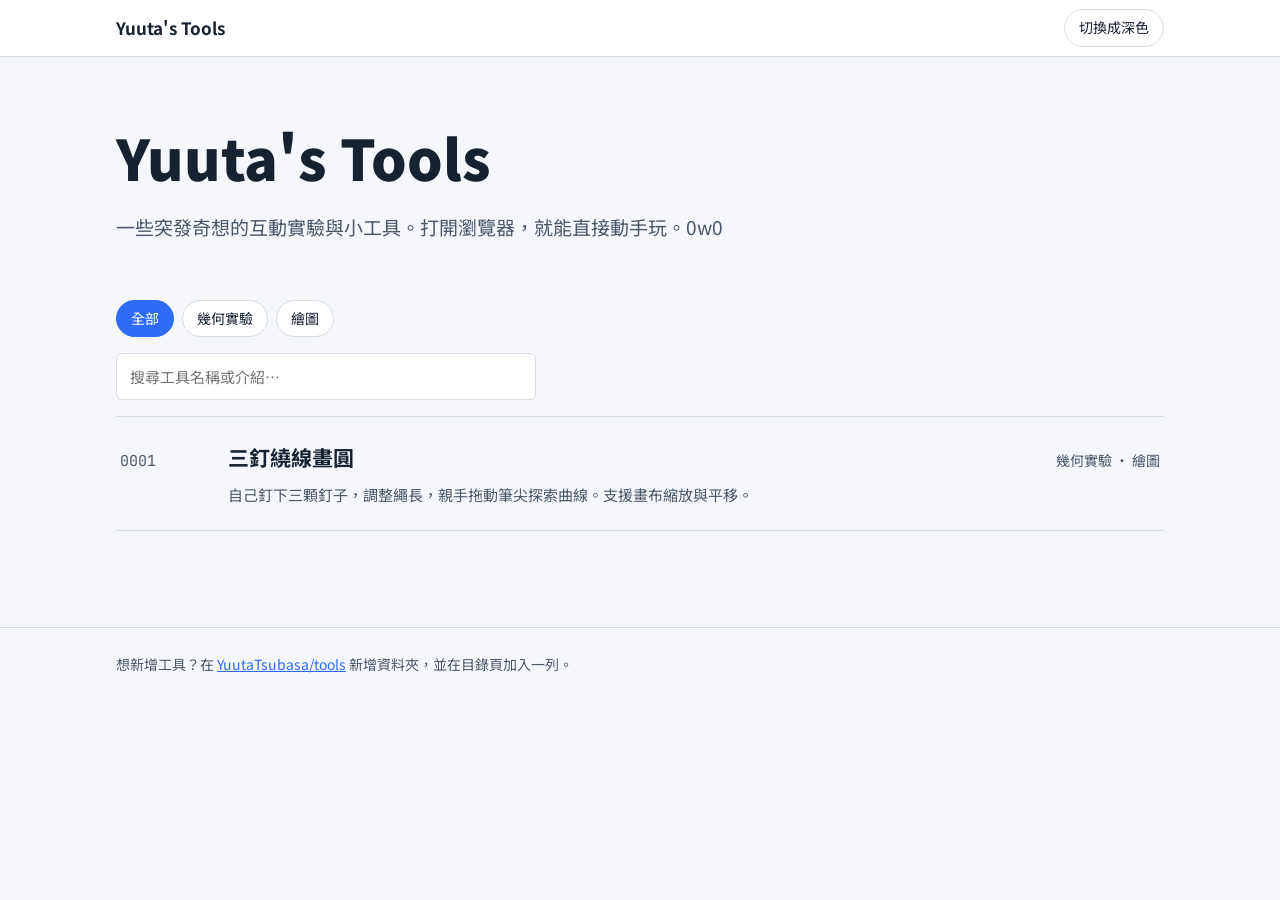
==== index.html @ 9b5bee1f "Add BB Pages style tools directory" ====
<!doctype html><html lang="zh-Hant-TW"><head><meta charset="utf-8"><meta name="viewport" content="width=device-width,initial-scale=1"><title>Yuuta's Tools — 互動工具集</title><meta name="description" content="悠太翼的互動工具與小實驗。"><link rel="preconnect" href="https://fonts.googleapis.com"><link rel="preconnect" href="https://fonts.gstatic.com" crossorigin><link href="https://fonts.googleapis.com/css2?family=Noto+Sans+TC:wght@400;500;700;900&family=JetBrains+Mono:wght@400;600&display=swap" rel="stylesheet"><link rel="stylesheet" href="assets/style.css"><script src="assets/theme.js"></script><style>.hero{padding:64px 0 24px}.hero p{font-size:19px;color:var(--ink-soft);max-width:640px;margin:0}.filters{display:flex;gap:8px;flex-wrap:wrap;margin:32px 0 16px}.search{width:100%;max-width:420px;padding:9px 13px;background:var(--panel);color:var(--ink);border:1px solid var(--line);border-radius:6px;font:inherit;font-size:15px}.tools{list-style:none;margin:16px 0 0;padding:0;border-top:1px solid var(--line)}.tools li{border-bottom:1px solid var(--line)}.tools li[hidden],#empty[hidden]{display:none}.tools a{display:grid;grid-template-columns:88px 1fr auto;gap:4px 20px;align-items:baseline;padding:22px 4px;color:var(--ink);text-decoration:none}.tools a:hover .title{color:var(--wire)}.id{font-family:"JetBrains Mono",monospace;color:var(--ink-soft);font-size:15px}.title{font-size:21px;font-weight:700}.category{font-size:14px;color:var(--ink-soft)}.desc{grid-column:2/4;color:var(--ink-soft);font-size:15px}#empty{color:var(--ink-soft)}@media(max-width:600px){.tools a{grid-template-columns:1fr}.desc{grid-column:auto}.hero{padding-top:42px}}</style></head><body><header class="site-bar"><div class="wrap"><a class="home" href="./">Yuuta's Tools</a><button class="theme-btn" type="button">切換主題</button></div></header><main class="wrap"><section class="hero"><h1>Yuuta's Tools</h1><p>一些突發奇想的互動實驗與小工具。打開瀏覽器，就能直接動手玩。0w0</p></section><div class="filters" role="group" aria-label="工具分類"><button class="btn" data-filter="all" aria-pressed="true">全部</button><button class="btn" data-filter="geometry" aria-pressed="false">幾何實驗</button><button class="btn" data-filter="drawing" aria-pressed="false">繪圖</button></div><input class="search" id="search" type="search" placeholder="搜尋工具名稱或介紹…" aria-label="搜尋工具"><ul class="tools"><li data-tags="geometry drawing"><a href="three-pins-circle/"><span class="id">0001</span><span class="title">三釘繞線畫圓</span><span class="category">幾何實驗 · 繪圖</span><span class="desc">自己釘下三顆釘子，調整繩長，親手拖動筆尖探索曲線。支援畫布縮放與平移。</span></a></li></ul><p id="empty" hidden>找不到符合的工具。</p></main><footer class="site-foot"><div class="wrap">想新增工具？在 <a href="https://github.com/YuutaTsubasa/tools">YuutaTsubasa/tools</a> 新增資料夾，並在目錄頁加入一列。</div></footer><script>(()=>{const bs=[...document.querySelectorAll("[data-filter]")],items=[...document.querySelectorAll(".tools li")],search=document.querySelector("#search"),empty=document.querySelector("#empty");let f="all";function apply(){let count=0;for(const li of items){li.hidden=!(f==="all"||li.dataset.tags.split(" ").includes(f))||!li.textContent.toLowerCase().includes(search.value.trim().toLowerCase());if(!li.hidden)count++}empty.hidden=count!==0}bs.forEach(b=>b.onclick=()=>{f=b.dataset.filter;bs.forEach(x=>x.setAttribute("aria-pressed",String(x===b)));apply()});search.oninput=apply;apply()})()</script></body></html>
---- assets/style.css ----
:root{--paper:#f5f7fa;--panel:#fff;--ink:#172231;--ink-soft:#4a5768;--line:#d5dce6;--wire:#2e6cf6;--wire-soft:#dfe8fe;--radius-sm:6px;--font-body:"Noto Sans TC","PingFang TC",sans-serif;--font-code:"JetBrains Mono",monospace;color-scheme:light}
@media(prefers-color-scheme:dark){:root:not([data-theme=light]){--paper:#10161f;--panel:#18202b;--ink:#e6ecf3;--ink-soft:#a3afbf;--line:#2b3646;--wire:#6b97ff;--wire-soft:#1d2b4a;color-scheme:dark}}
:root[data-theme=dark]{--paper:#10161f;--panel:#18202b;--ink:#e6ecf3;--ink-soft:#a3afbf;--line:#2b3646;--wire:#6b97ff;--wire-soft:#1d2b4a;color-scheme:dark}
*{box-sizing:border-box}body{margin:0;background:var(--paper);color:var(--ink);font-family:var(--font-body);font-size:17px;line-height:1.8}a{color:var(--wire)}.wrap{max-width:1080px;margin:auto;padding:0 16px}.site-bar{background:var(--panel);border-bottom:1px solid var(--line)}.site-bar .wrap{display:flex;align-items:center;justify-content:space-between;min-height:56px}.home{color:var(--ink);text-decoration:none;font-weight:700}.theme-btn,.btn{font:inherit;font-size:14px;background:var(--panel);color:var(--ink);border:1px solid var(--line);border-radius:999px;padding:5px 14px;cursor:pointer}.btn[aria-pressed=true]{background:var(--wire);color:white;border-color:var(--wire)}button:focus-visible,a:focus-visible,input:focus-visible{outline:3px solid var(--wire);outline-offset:2px}h1{font-size:clamp(32px,6vw,56px);font-weight:900;line-height:1.3;margin:0 0 16px}.site-foot{border-top:1px solid var(--line);margin-top:96px;padding:24px 0 40px;color:var(--ink-soft);font-size:14px}
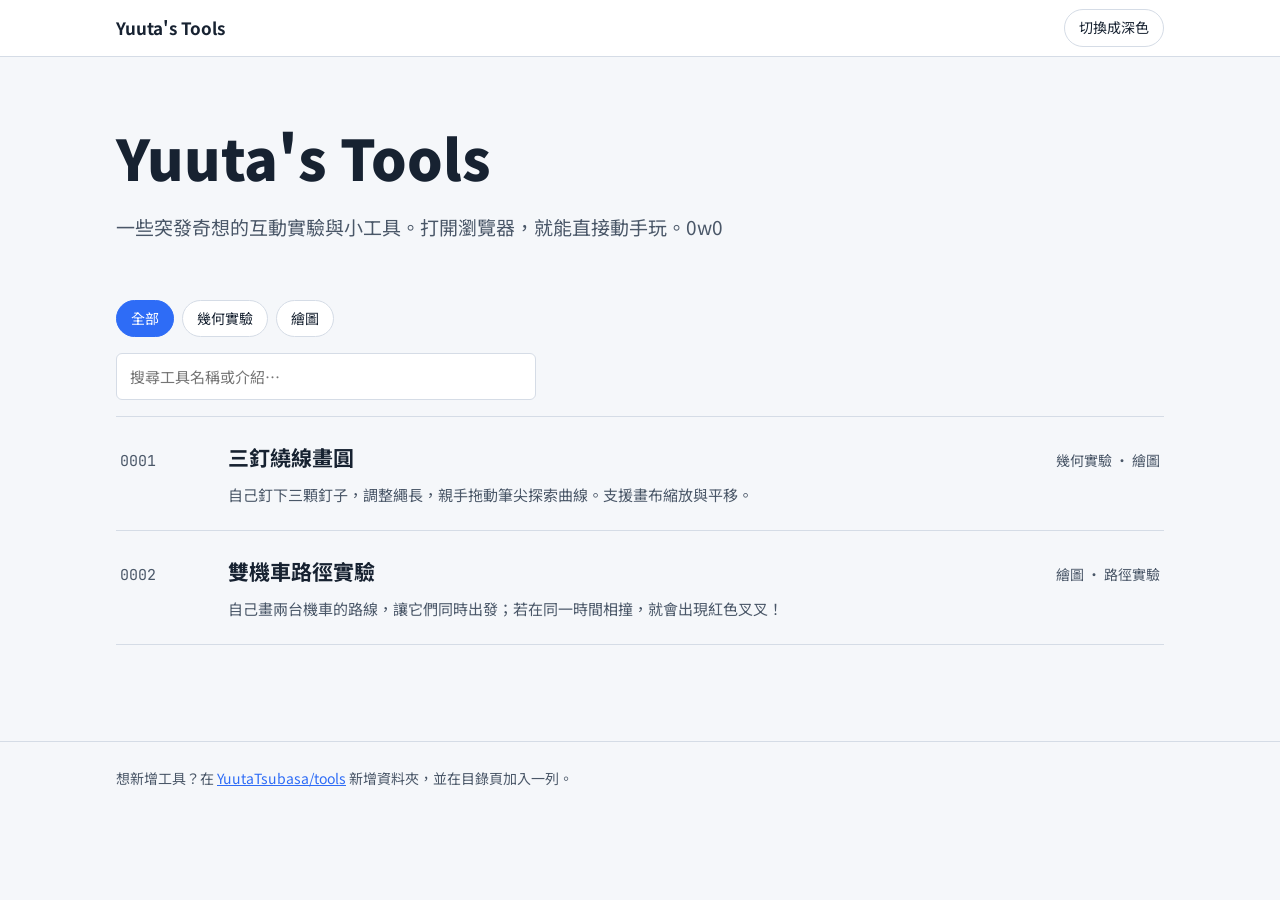
==== commit 104219e6: "List two-scooter collision experiment in tools directory" ====
--- a/index.html
+++ b/index.html
@@ -1 +1 @@
-<!doctype html><html lang="zh-Hant-TW"><head><meta charset="utf-8"><meta name="viewport" content="width=device-width,initial-scale=1"><title>Yuuta's Tools — 互動工具集</title><meta name="description" content="悠太翼的互動工具與小實驗。"><link rel="preconnect" href="https://fonts.googleapis.com"><link rel="preconnect" href="https://fonts.gstatic.com" crossorigin><link href="https://fonts.googleapis.com/css2?family=Noto+Sans+TC:wght@400;500;700;900&family=JetBrains+Mono:wght@400;600&display=swap" rel="stylesheet"><link rel="stylesheet" href="assets/style.css"><script src="assets/theme.js"></script><style>.hero{padding:64px 0 24px}.hero p{font-size:19px;color:var(--ink-soft);max-width:640px;margin:0}.filters{display:flex;gap:8px;flex-wrap:wrap;margin:32px 0 16px}.search{width:100%;max-width:420px;padding:9px 13px;background:var(--panel);color:var(--ink);border:1px solid var(--line);border-radius:6px;font:inherit;font-size:15px}.tools{list-style:none;margin:16px 0 0;padding:0;border-top:1px solid var(--line)}.tools li{border-bottom:1px solid var(--line)}.tools li[hidden],#empty[hidden]{display:none}.tools a{display:grid;grid-template-columns:88px 1fr auto;gap:4px 20px;align-items:baseline;padding:22px 4px;color:var(--ink);text-decoration:none}.tools a:hover .title{color:var(--wire)}.id{font-family:"JetBrains Mono",monospace;color:var(--ink-soft);font-size:15px}.title{font-size:21px;font-weight:700}.category{font-size:14px;color:var(--ink-soft)}.desc{grid-column:2/4;color:var(--ink-soft);font-size:15px}#empty{color:var(--ink-soft)}@media(max-width:600px){.tools a{grid-template-columns:1fr}.desc{grid-column:auto}.hero{padding-top:42px}}</style></head><body><header class="site-bar"><div class="wrap"><a class="home" href="./">Yuuta's Tools</a><button class="theme-btn" type="button">切換主題</button></div></header><main class="wrap"><section class="hero"><h1>Yuuta's Tools</h1><p>一些突發奇想的互動實驗與小工具。打開瀏覽器，就能直接動手玩。0w0</p></section><div class="filters" role="group" aria-label="工具分類"><button class="btn" data-filter="all" aria-pressed="true">全部</button><button class="btn" data-filter="geometry" aria-pressed="false">幾何實驗</button><button class="btn" data-filter="drawing" aria-pressed="false">繪圖</button></div><input class="search" id="search" type="search" placeholder="搜尋工具名稱或介紹…" aria-label="搜尋工具"><ul class="tools"><li data-tags="geometry drawing"><a href="three-pins-circle/"><span class="id">0001</span><span class="title">三釘繞線畫圓</span><span class="category">幾何實驗 · 繪圖</span><span class="desc">自己釘下三顆釘子，調整繩長，親手拖動筆尖探索曲線。支援畫布縮放與平移。</span></a></li></ul><p id="empty" hidden>找不到符合的工具。</p></main><footer class="site-foot"><div class="wrap">想新增工具？在 <a href="https://github.com/YuutaTsubasa/tools">YuutaTsubasa/tools</a> 新增資料夾，並在目錄頁加入一列。</div></footer><script>(()=>{const bs=[...document.querySelectorAll("[data-filter]")],items=[...document.querySelectorAll(".tools li")],search=document.querySelector("#search"),empty=document.querySelector("#empty");let f="all";function apply(){let count=0;for(const li of items){li.hidden=!(f==="all"||li.dataset.tags.split(" ").includes(f))||!li.textContent.toLowerCase().includes(search.value.trim().toLowerCase());if(!li.hidden)count++}empty.hidden=count!==0}bs.forEach(b=>b.onclick=()=>{f=b.dataset.filter;bs.forEach(x=>x.setAttribute("aria-pressed",String(x===b)));apply()});search.oninput=apply;apply()})()</script></body></html>+<!doctype html><html lang="zh-Hant-TW"><head><meta charset="utf-8"><meta name="viewport" content="width=device-width,initial-scale=1"><title>Yuuta's Tools — 互動工具集</title><meta name="description" content="悠太翼的互動工具與小實驗。"><link rel="preconnect" href="https://fonts.googleapis.com"><link rel="preconnect" href="https://fonts.gstatic.com" crossorigin><link href="https://fonts.googleapis.com/css2?family=Noto+Sans+TC:wght@400;500;700;900&family=JetBrains+Mono:wght@400;600&display=swap" rel="stylesheet"><link rel="stylesheet" href="assets/style.css"><script src="assets/theme.js"></script><style>.hero{padding:64px 0 24px}.hero p{font-size:19px;color:var(--ink-soft);max-width:640px;margin:0}.filters{display:flex;gap:8px;flex-wrap:wrap;margin:32px 0 16px}.search{width:100%;max-width:420px;padding:9px 13px;background:var(--panel);color:var(--ink);border:1px solid var(--line);border-radius:6px;font:inherit;font-size:15px}.tools{list-style:none;margin:16px 0 0;padding:0;border-top:1px solid var(--line)}.tools li{border-bottom:1px solid var(--line)}.tools li[hidden],#empty[hidden]{display:none}.tools a{display:grid;grid-template-columns:88px 1fr auto;gap:4px 20px;align-items:baseline;padding:22px 4px;color:var(--ink);text-decoration:none}.tools a:hover .title{color:var(--wire)}.id{font-family:"JetBrains Mono",monospace;color:var(--ink-soft);font-size:15px}.title{font-size:21px;font-weight:700}.category{font-size:14px;color:var(--ink-soft)}.desc{grid-column:2/4;color:var(--ink-soft);font-size:15px}#empty{color:var(--ink-soft)}@media(max-width:600px){.tools a{grid-template-columns:1fr}.desc{grid-column:auto}.hero{padding-top:42px}}</style></head><body><header class="site-bar"><div class="wrap"><a class="home" href="./">Yuuta's Tools</a><button class="theme-btn" type="button">切換主題</button></div></header><main class="wrap"><section class="hero"><h1>Yuuta's Tools</h1><p>一些突發奇想的互動實驗與小工具。打開瀏覽器，就能直接動手玩。0w0</p></section><div class="filters" role="group" aria-label="工具分類"><button class="btn" data-filter="all" aria-pressed="true">全部</button><button class="btn" data-filter="geometry" aria-pressed="false">幾何實驗</button><button class="btn" data-filter="drawing" aria-pressed="false">繪圖</button></div><input class="search" id="search" type="search" placeholder="搜尋工具名稱或介紹…" aria-label="搜尋工具"><ul class="tools"><li data-tags="geometry drawing"><a href="three-pins-circle/"><span class="id">0001</span><span class="title">三釘繞線畫圓</span><span class="category">幾何實驗 · 繪圖</span><span class="desc">自己釘下三顆釘子，調整繩長，親手拖動筆尖探索曲線。支援畫布縮放與平移。</span></a></li><li data-tags="drawing"><a href="two-scooters/"><span class="id">0002</span><span class="title">雙機車路徑實驗</span><span class="category">繪圖 · 路徑實驗</span><span class="desc">自己畫兩台機車的路線，讓它們同時出發；若在同一時間相撞，就會出現紅色叉叉！</span></a></li></ul><p id="empty" hidden>找不到符合的工具。</p></main><footer class="site-foot"><div class="wrap">想新增工具？在 <a href="https://github.com/YuutaTsubasa/tools">YuutaTsubasa/tools</a> 新增資料夾，並在目錄頁加入一列。</div></footer><script>(()=>{const bs=[...document.querySelectorAll("[data-filter]")],items=[...document.querySelectorAll(".tools li")],search=document.querySelector("#search"),empty=document.querySelector("#empty");let f="all";function apply(){let count=0;for(const li of items){li.hidden=!(f==="all"||li.dataset.tags.split(" ").includes(f))||!li.textContent.toLowerCase().includes(search.value.trim().toLowerCase());if(!li.hidden)count++}empty.hidden=count!==0}bs.forEach(b=>b.onclick=()=>{f=b.dataset.filter;bs.forEach(x=>x.setAttribute("aria-pressed",String(x===b)));apply()});search.oninput=apply;apply()})()</script></body></html>
